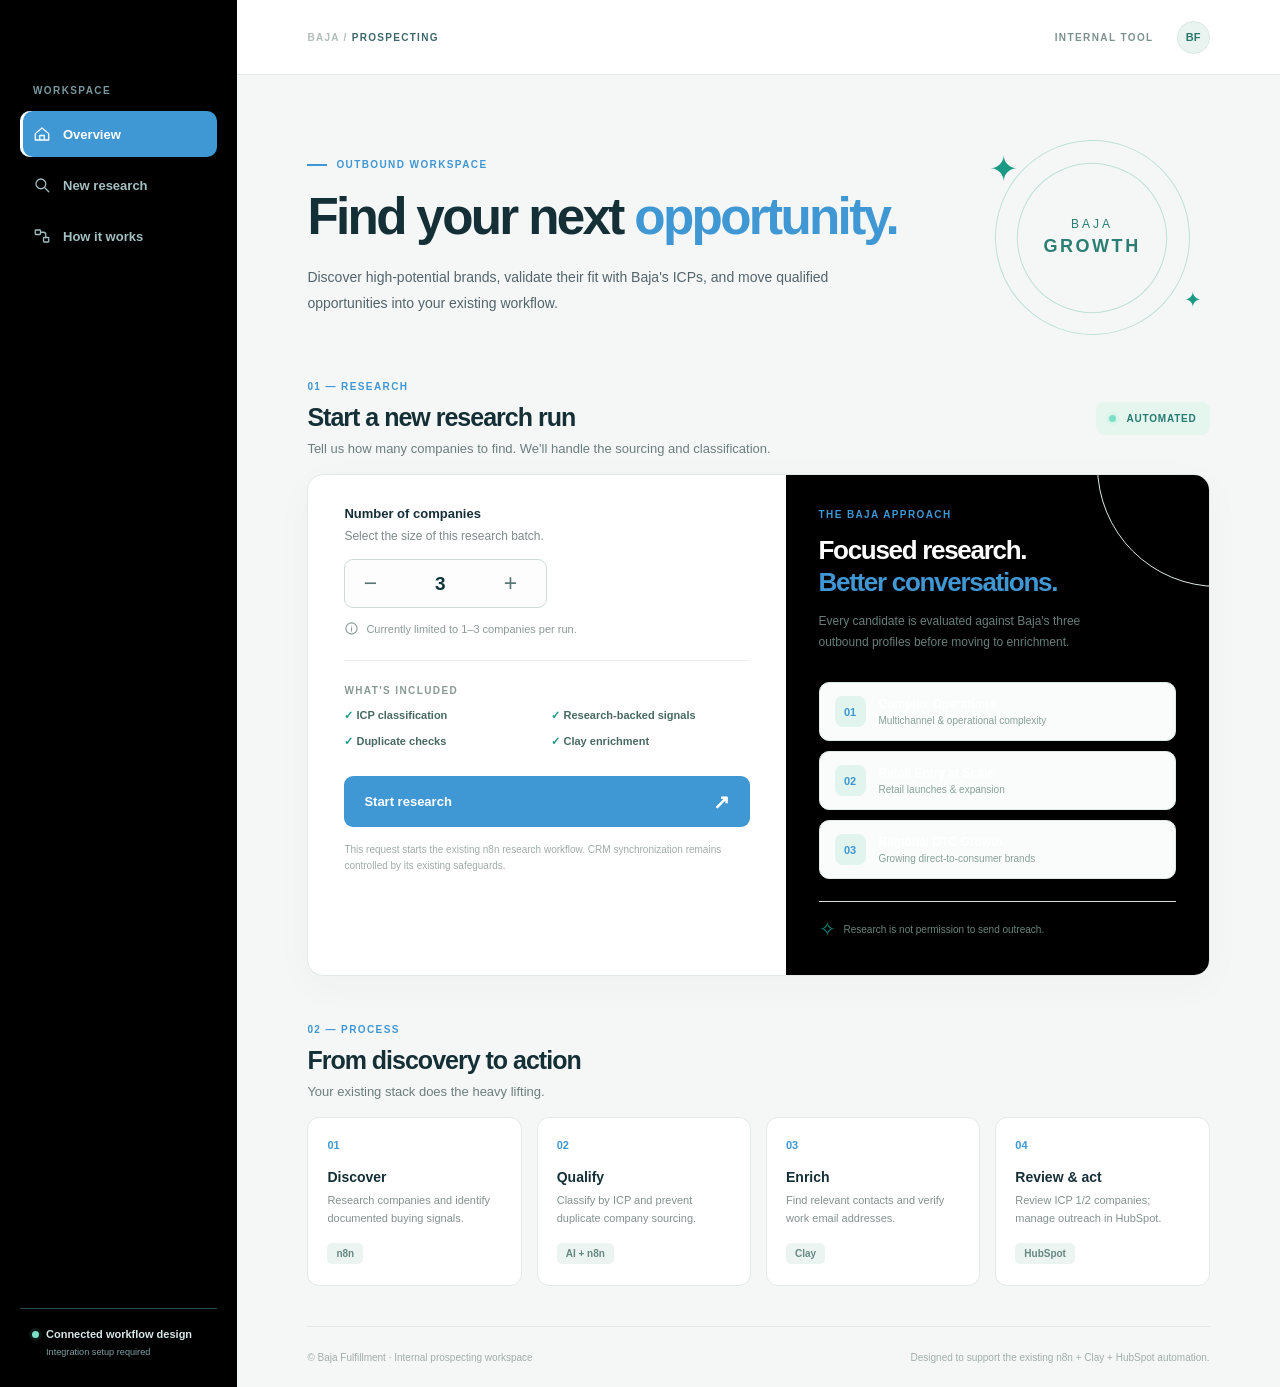
==== public/index.html @ d631db21 "structure change" ====
<!DOCTYPE html>
<html lang="en">

<head>
  <meta charset="UTF-8" />
  <meta name="viewport" content="width=device-width, initial-scale=1" />
  <meta name="color-scheme" content="light" />
  <meta name="description" content="Baja Fulfillment outbound prospecting portal" />
  <title>Prospecting Portal | Baja Fulfillment</title>
  <link rel="stylesheet" href="./styles.css" />
  <script defer src="./app.js"></script>
</head>

<body>
  <div class="shell">
    <aside class="sidebar" aria-label="Portal navigation">
      <a class="brand" href="#overview" aria-label="Baja Fulfillment portal homepage">

        <img src="https://irp.cdn-website.com/450307c2/dms3rep/multi/BajaFullfillment-Logo+White.svg" alt="">
      </a>
      <div class="sidebar-label">WORKSPACE</div>
      <nav class="nav-links" aria-label="Main navigation">
        <a class="nav-link active" href="#overview"><svg viewBox="0 0 24 24" aria-hidden="true">
            <path d="M3 11.5 12 4l9 7.5V20H3z" />
            <path d="M9 20v-6h6v6" />
          </svg> Overview</a>
        <a class="nav-link" href="#research"><svg viewBox="0 0 24 24" aria-hidden="true">
            <circle cx="10.5" cy="10.5" r="6.5" />
            <path d="m16 16 5 5" />
          </svg> New research</a>
        <a class="nav-link" href="#workflow"><svg viewBox="0 0 24 24" aria-hidden="true">
            <rect x="3" y="4" width="7" height="6" rx="1" />
            <rect x="14" y="14" width="7" height="6" rx="1" />
            <path d="M10 7h4a3 3 0 0 1 3 3v4" />
          </svg> How it works</a>
      </nav>
      <div class="sidebar-bottom"><span class="dot dot-mint"></span><span>Connected workflow
          design</span><small>Integration setup required</small></div>
    </aside>

    <main id="overview" class="main">
      <header class="topbar">
        <div class="breadcrumbs">BAJA / <span>PROSPECTING</span></div>
        <div class="topbar-right"><span class="environment-label">INTERNAL TOOL</span><span class="avatar"
            title="Baja team">BF</span></div>
      </header>

      <div class="main-body">
        <div class="intro">
          <div>
            <div class="eyebrow"><span class="eyebrow-line"></span> OUTBOUND WORKSPACE</div>
            <h1>Find your next <em>opportunity.</em></h1>
            <p>Discover high-potential brands, validate their fit with Baja's ICPs, and move qualified opportunities
              into your existing workflow.</p>
          </div>
          <div class="intro-illustration" aria-hidden="true">
            <div class="ring ring-a"></div>
            <div class="ring ring-b"></div>
            <div class="spark spark-a">✦</div>
            <div class="spark spark-b">✦</div><span>BAJA<br /><b>GROWTH</b></span>
          </div>
        </div>

        <section id="research" class="section research-section" aria-labelledby="research-heading">
          <div class="section-heading">
            <div>
              <div class="section-kicker">01 — RESEARCH</div>
              <h2 id="research-heading">Start a new research run</h2>
              <p>Tell us how many companies to find. We'll handle the sourcing and classification.</p>
            </div><span class="tag"><span class="dot dot-mint"></span> AUTOMATED</span>
          </div>
          <div class="research-grid">
            <form class="research-form" id="researchForm" novalidate>
              <label for="companyCount">Number of companies</label>
              <p class="field-hint">Select the size of this research batch.</p>
              <div class="count-picker">
                <button type="button" class="count-control" id="decrease" aria-label="Decrease company count">−</button>
                <input type="number" id="companyCount" name="company_count" min="1" max="3" step="1" value="3" required
                  inputmode="numeric" />
                <button type="button" class="count-control" id="increase" aria-label="Increase company count">+</button>
              </div>
              <p class="limit-note"><svg viewBox="0 0 24 24" aria-hidden="true">
                  <circle cx="12" cy="12" r="9" />
                  <path d="M12 11v5m0-8h.01" />
                </svg> Currently limited to 1–3 companies per run.</p>
              <div class="form-divider"></div>
              <div class="included-title">WHAT'S INCLUDED</div>
              <div class="included-list"><span>✓ ICP classification</span><span>✓ Research-backed signals</span><span>✓
                  Duplicate checks</span><span>✓ Clay enrichment</span></div>
              <button class="submit-button" type="submit" id="submitButton">Start research <span
                  aria-hidden="true">↗</span></button>
              <div class="submission-result" id="submissionResult" role="status" aria-live="polite" hidden></div>
              <p class="privacy-note">This request starts the existing n8n research workflow. CRM synchronization
                remains controlled by its existing safeguards.</p>
            </form>
            <div class="aside-panel">
              <div class="aside-eyebrow">THE BAJA APPROACH</div>
              <h3>Focused research.<br /><span>Better conversations.</span></h3>
              <p>Every candidate is evaluated against Baja's three outbound profiles before moving to enrichment.</p>
              <div class="icp-list">
                <div class="icp-item"><span class="icp-number">01</span>
                  <div><strong>Complex Operations</strong><small>Multichannel & operational complexity</small></div>
                </div>
                <div class="icp-item"><span class="icp-number">02</span>
                  <div><strong>Retail Entry at Scale</strong><small>Retail launches & expansion</small></div>
                </div>
                <div class="icp-item"><span class="icp-number">03</span>
                  <div><strong>Regional DTC Growth</strong><small>Growing direct-to-consumer brands</small></div>
                </div>
              </div>
              <div class="aside-footer"><span class="line-icon">✧</span> Research is not permission to send outreach.
              </div>
            </div>
          </div>
        </section>

        <section id="workflow" class="section journey-section" aria-labelledby="journey-heading">
          <div class="section-heading">
            <div>
              <div class="section-kicker">02 — PROCESS</div>
              <h2 id="journey-heading">From discovery to action</h2>
              <p>Your existing stack does the heavy lifting.</p>
            </div>
          </div>
          <div class="steps">
            <div class="step">
              <div class="step-num">01</div>
              <h3>Discover</h3>
              <p>Research companies and identify documented buying signals.</p><span>n8n</span>
            </div>
            <div class="step">
              <div class="step-num">02</div>
              <h3>Qualify</h3>
              <p>Classify by ICP and prevent duplicate company sourcing.</p><span>AI + n8n</span>
            </div>
            <div class="step">
              <div class="step-num">03</div>
              <h3>Enrich</h3>
              <p>Find relevant contacts and verify work email addresses.</p><span>Clay</span>
            </div>
            <div class="step">
              <div class="step-num">04</div>
              <h3>Review & act</h3>
              <p>Review ICP 1/2 companies; manage outreach in HubSpot.</p><span>HubSpot</span>
            </div>
          </div>
        </section>
        <footer>© Baja Fulfillment · Internal prospecting workspace <span>Designed to support the existing n8n + Clay +
            HubSpot automation.</span></footer>
      </div>
    </main>
  </div>
</body>

</html>
---- public/styles.css ----
:root {
    --navy: #3F97D4;
    --navy-dark: #000;
    --teal: #3F97D4;
    --mint: #fff;
    --body: #53646b;
    --bg: #f5f7f6;
    --border: #e3e9e6;
    --white: #fff;
    --heading: #152f36
}

* {
    box-sizing: border-box
}

html {
    scroll-behavior: smooth
}

body {
    margin: 0;
    font-family: Inter, ui-sans-serif, -apple-system, BlinkMacSystemFont, "Segoe UI", sans-serif;
    color: var(--heading);
    background: var(--bg)
}

button,
input {
    font: inherit
}

button {
    cursor: pointer
}

a {
    text-decoration: none;
    color: inherit
}

.shell {
    display: flex;
    min-height: 100vh
}

.sidebar {
    width: 237px;
    min-width: 237px;
    background: var(--navy-dark);
    color: #fff;
    padding: 35px 20px 28px;
    display: flex;
    flex-direction: column;
    min-height: 100vh
}

.brand {
    display: flex;
    align-items: center;
    gap: 12px;
    padding: 0 12px 50px
}

.brand-mark {
    display: grid;
    place-items: center;
    width: 42px;
    height: 42px;
    border-radius: 12px;
    background: var(--mint);
    color: #092931;
    font-weight: 900;
    font-size: 31px;
    line-height: 1;
    letter-spacing: -5px;
    padding-right: 5px
}

.mark-dot {
    color: #0d9587
}

.brand-text {
    display: flex;
    flex-direction: column;
    gap: 2px;
    letter-spacing: .18em
}

.brand-text strong {
    font-size: 17px;
    letter-spacing: .22em
}

.brand-text span {
    font-size: 8px;
    letter-spacing: .25em;
    color: #bbd0d0
}

.sidebar-label,
.included-title,
.aside-eyebrow,
.section-kicker,
.eyebrow,
.environment-label {
    font-size: 10px;
    font-weight: 800;
    letter-spacing: .14em
}

.sidebar-label {
    color: #78989e;
    padding: 0 13px 15px
}

.nav-links {
    display: grid;
    gap: 5px
}

.nav-link {
    display: flex;
    align-items: center;
    gap: 12px;
    padding: 14px 13px;
    color: #a3bfc1;
    font-weight: 600;
    font-size: 13px;
    border-radius: 10px;
    transition: .2s
}

.nav-link svg,
.limit-note svg {
    width: 18px;
    height: 18px;
    fill: none;
    stroke: currentColor;
    stroke-width: 1.7;
    stroke-linecap: round;
    stroke-linejoin: round
}

.nav-link:hover,
.nav-link.active {
    background: #3F97D4;
    color: #fff
}

.nav-link.active {
    box-shadow: inset 3px 0 0 var(--mint)
}

.sidebar-bottom {
    margin-top: auto;
    padding: 19px 12px 2px;
    border-top: 1px solid #284750;
    color: #d7e6e6;
    font-size: 11px;
    font-weight: 600
}

.sidebar-bottom small {
    display: block;
    color: #7f9fa4;
    font-weight: 400;
    margin: 7px 0 0 14px
}

.dot {
    display: inline-block;
    height: 7px;
    width: 7px;
    border-radius: 50%;
    margin-right: 7px
}

.dot-mint {
    background: #7be0c6;
    box-shadow: 0 0 0 3px #76dfc01c
}

.main {
    min-width: 0;
    flex: 1
}

.topbar {
    height: 75px;
    border-bottom: 1px solid var(--border);
    background: #fff;
    display: flex;
    align-items: center;
    justify-content: space-between;
    padding: 0 clamp(26px, 5.5vw, 83px)
}

.breadcrumbs {
    font-size: 10px;
    font-weight: 800;
    letter-spacing: .13em;
    color: #b1bdba
}

.breadcrumbs span {
    color: #3e676b
}

.topbar-right {
    display: flex;
    align-items: center;
    gap: 23px
}

.environment-label {
    color: #7d918f
}

.avatar {
    display: grid;
    place-items: center;
    background: #e9f4f0;
    border: 1px solid #d7e8e2;
    color: #2d766b;
    border-radius: 50%;
    width: 33px;
    height: 33px;
    font-size: 11px;
    font-weight: 800
}

.main-body {
    max-width: 1280px;
    margin: 0 auto;
    padding: 45px clamp(26px, 5.5vw, 83px) 22px
}

.intro {
    min-height: 235px;
    display: flex;
    align-items: center;
    justify-content: space-between;
    gap: 20px;
    position: relative
}

.intro>div:first-child {
    position: relative;
    z-index: 1
}

.eyebrow {
    color: var(--teal);
    margin-bottom: 18px;
    display: flex;
    align-items: center;
    gap: 9px
}

.eyebrow-line {
    height: 2px;
    width: 20px;
    background: var(--teal)
}

h1 {
    margin: 0;
    font-size: clamp(33px, 4vw, 54px);
    line-height: 1.12;
    letter-spacing: -.052em;
    font-weight: 750
}

h1 em {
    color: var(--teal);
    font-style: normal
}

.intro p {
    max-width: 560px;
    font-size: 14px;
    line-height: 1.8;
    color: var(--body);
    margin: 20px 0 0
}

.intro-illustration {
    position: relative;
    align-self: stretch;
    width: 235px;
    flex: none;
    overflow: hidden;
    display: grid;
    place-items: center
}

.ring {
    position: absolute;
    border: 1px solid #bfe0d9;
    border-radius: 50%;
    transform: rotate(-25deg)
}

.ring-a {
    width: 195px;
    height: 195px
}

.ring-b {
    width: 150px;
    height: 150px
}

.intro-illustration>span {
    position: relative;
    text-align: center;
    line-height: 1.5;
    color: #2b7e73;
    letter-spacing: .25em;
    font-size: 12px
}

.intro-illustration b {
    font-size: 18px;
    letter-spacing: .14em
}

.spark {
    color: #1a9a85;
    position: absolute
}

.spark-a {
    font-size: 35px;
    top: 29px;
    left: 14px
}

.spark-b {
    font-size: 21px;
    bottom: 43px;
    right: 8px
}

.section {
    margin: 26px 0 0
}

.section-heading {
    display: flex;
    align-items: center;
    justify-content: space-between;
    gap: 10px;
    margin-bottom: 18px
}

.section-kicker {
    color: #3F97D4;
    margin-bottom: 10px
}

.section-heading h2 {
    margin: 0;
    font-size: 25px;
    letter-spacing: -.04em;
    line-height: 1.2
}

.section-heading p {
    font-size: 13px;
    color: #6c7d7d;
    margin: 9px 0 0
}

.tag {
    white-space: nowrap;
    color: #257b71;
    font-size: 10px;
    font-weight: 800;
    letter-spacing: .08em;
    background: #e5f6ef;
    padding: 11px 13px;
    border-radius: 8px
}

.research-grid {
    display: grid;
    grid-template-columns: 1.06fr .94fr;
    border: 1px solid var(--border);
    border-radius: 16px;
    overflow: hidden;
    background: #fff;
    box-shadow: 0 10px 38px #12352b08
}

.research-form {
    padding: 31px 36px 27px
}

.research-form label {
    display: block;
    font-size: 13px;
    font-weight: 750
}

.field-hint {
    font-size: 12px;
    color: #7d8b8a;
    margin: 8px 0 16px
}

.count-picker {
    display: flex;
    align-items: center;
    width: 203px;
    height: 49px;
    border: 1px solid #cfdbd7;
    border-radius: 9px;
    overflow: hidden;
    background: #fcfdfc
}

.count-control {
    border: 0;
    background: transparent;
    width: 50px;
    height: 100%;
    font-size: 23px;
    color: #577774
}

.count-control:hover {
    background: #e9f6f1
}

.count-picker input {
    width: 90px;
    max-width: 90px;
    text-align: center;
    border: 0;
    background: transparent;
    font-size: 19px;
    font-weight: 750;
    outline: none;
    color: #10363c;
    appearance: textfield;
    -moz-appearance: textfield
}

.count-picker input::-webkit-inner-spin-button,
.count-picker input::-webkit-outer-spin-button {
    -webkit-appearance: none;
    margin: 0
}

.limit-note {
    display: flex;
    align-items: center;
    gap: 7px;
    color: #8b9997;
    font-size: 11px;
    margin-top: 13px
}

.limit-note svg {
    width: 15px;
    height: 15px
}

.form-divider {
    height: 1px;
    background: #edf1ee;
    margin: 24px 0
}

.included-title {
    color: #889993;
    margin-bottom: 13px
}

.included-list {
    display: grid;
    grid-template-columns: 1fr 1fr;
    gap: 13px 9px;
    font-size: 11px;
    font-weight: 650;
    color: #476962
}

.included-list span:first-letter {
    color: #139686
}

.submit-button {
    width: 100%;
    min-height: 51px;
    border: 0;
    border-radius: 9px;
    color: #fff;
    background: var(--navy);
    margin-top: 28px;
    padding: 0 20px;
    font-size: 13px;
    font-weight: 750;
    display: flex;
    align-items: center;
    justify-content: space-between;
    transition: .2s
}

.submit-button:hover {
    background: #135262
}

.submit-button:disabled {
    opacity: .6;
    cursor: wait
}

.submit-button span {
    font-size: 20px
}

.privacy-note {
    font-size: 10px;
    line-height: 1.6;
    color: #a0aca8;
    margin: 15px 0 0
}

.submission-result {
    font-size: 12px;
    margin-top: 13px;
    border-radius: 8px;
    padding: 12px 14px;
    line-height: 1.55
}

.submission-result.success {
    background: #e9f8ee;
    color: #256d43
}

.submission-result.error {
    background: #fff0ec;
    color: #99462f
}

.aside-panel {
    background: #000;
    padding: 34px 33px;
    position: relative;
    color: white;
    overflow: hidden
}

.aside-panel:after {
    content: "";
    position: absolute;
    width: 240px;
    height: 240px;
    border: 1px solid #d8e8e0;
    border-radius: 50%;
    right: -130px;
    top: -130px
}

.aside-eyebrow {
    color: #3F97D4
}

.aside-panel h3 {
    font-size: 26px;
    letter-spacing: -.05em;
    line-height: 1.22;
    margin: 15px 0 13px
}

.aside-panel h3 span {
    color: var(--teal)
}

.aside-panel>p {
    font-size: 12px;
    line-height: 1.7;
    color: #677e7a;
    max-width: 290px
}

.icp-list {
    margin-top: 30px;
    display: grid;
    gap: 10px
}

.icp-item {
    display: flex;
    align-items: center;
    gap: 13px;
    border: 1px solid #dceae4;
    background: #f9fcfa;
    border-radius: 10px;
    padding: 13px 15px
}

.icp-number {
    display: grid;
    place-items: center;
    width: 31px;
    height: 31px;
    background: #e1f4ed;
    color: #3F97D4;
    font-size: 11px;
    font-weight: 900;
    border-radius: 8px
}

.icp-item strong {
    display: block;
    font-size: 12px
}

.icp-item small {
    display: block;
    font-size: 10px;
    color: #88a099;
    margin-top: 4px
}

.aside-footer {
    margin-top: 22px;
    padding-top: 15px;
    border-top: 1px solid #d4e5de;
    color: #68867d;
    font-size: 10px;
    display: flex;
    gap: 8px;
    align-items: center
}

.line-icon {
    font-size: 20px;
    color: #0d867a
}

.journey-section {
    margin-top: 48px
}

.steps {
    display: grid;
    grid-template-columns: repeat(4, 1fr);
    gap: 15px
}

.step {
    border: 1px solid var(--border);
    border-radius: 12px;
    background: #fff;
    padding: 21px 19px;
    min-height: 169px
}

.step-num {
    font-weight: 800;
    color: #3F97D4;
    font-size: 11px
}

.step h3 {
    font-size: 14px;
    margin: 18px 0 6px
}

.step p {
    font-size: 11px;
    line-height: 1.65;
    color: #83918f;
    margin: 0 0 15px
}

.step span {
    font-size: 10px;
    color: #668782;
    background: #ebf4f1;
    padding: 5px 9px;
    border-radius: 5px;
    font-weight: 750
}

footer {
    display: flex;
    justify-content: space-between;
    gap: 15px;
    color: #a1aeaa;
    border-top: 1px solid var(--border);
    padding-top: 23px;
    margin-top: 40px;
    font-size: 10px;
    line-height: 1.5
}

@media(max-width:1050px) {
    .sidebar {
        width: 205px;
        min-width: 205px
    }

    .research-grid {
        grid-template-columns: 1fr 1fr
    }

    .research-form,
    .aside-panel {
        padding: 27px 25px
    }

    .intro-illustration {
        width: 165px
    }

    .steps {
        gap: 9px
    }

    .step {
        padding: 17px 12px
    }
}

@media(max-width:760px) {
    .sidebar {
        display: none
    }

    .main-body {
        padding: 32px 18px
    }

    .topbar {
        padding: 0 18px;
        height: 60px
    }

    .intro {
        min-height: auto;
        margin-bottom: 40px
    }

    .intro-illustration {
        display: none
    }

    .intro p {
        font-size: 13px
    }

    .research-grid {
        grid-template-columns: 1fr
    }

    .research-form,
    .aside-panel {
        padding: 27px 24px
    }

    .section-heading {
        align-items: flex-start
    }

    .tag {
        font-size: 8px
    }

    .steps {
        grid-template-columns: repeat(2, 1fr)
    }

    footer {
        display: block
    }

    footer span {
        display: block;
        margin-top: 5px
    }
}

@media(max-width:420px) {
    .included-list {
        grid-template-columns: 1fr
    }

    .steps {
        grid-template-columns: 1fr
    }

    .topbar .environment-label {
        display: none
    }
}
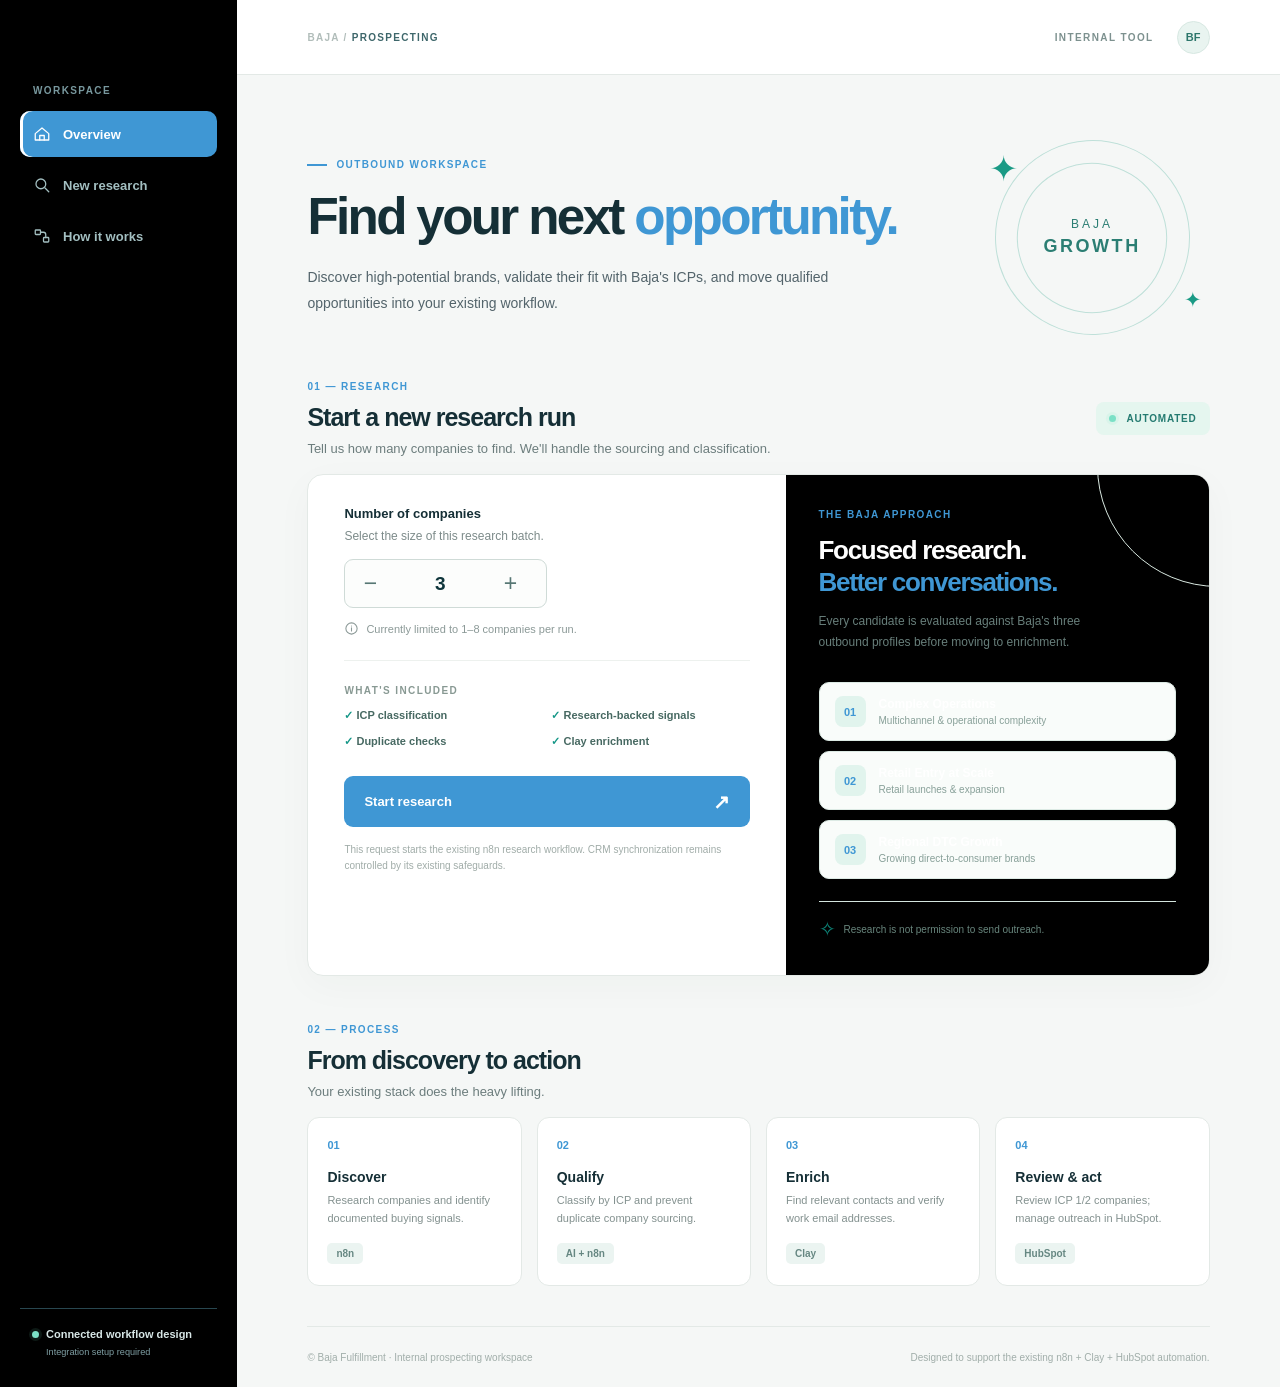
==== commit 1601b041: "worker" ====
--- a/public/index.html
+++ b/public/index.html
@@ -82,7 +82,7 @@
               <p class="limit-note"><svg viewBox="0 0 24 24" aria-hidden="true">
                   <circle cx="12" cy="12" r="9" />
                   <path d="M12 11v5m0-8h.01" />
-                </svg> Currently limited to 1–3 companies per run.</p>
+                </svg> Currently limited to 1–8 companies per run.</p>
               <div class="form-divider"></div>
               <div class="included-title">WHAT'S INCLUDED</div>
               <div class="included-list"><span>✓ ICP classification</span><span>✓ Research-backed signals</span><span>✓
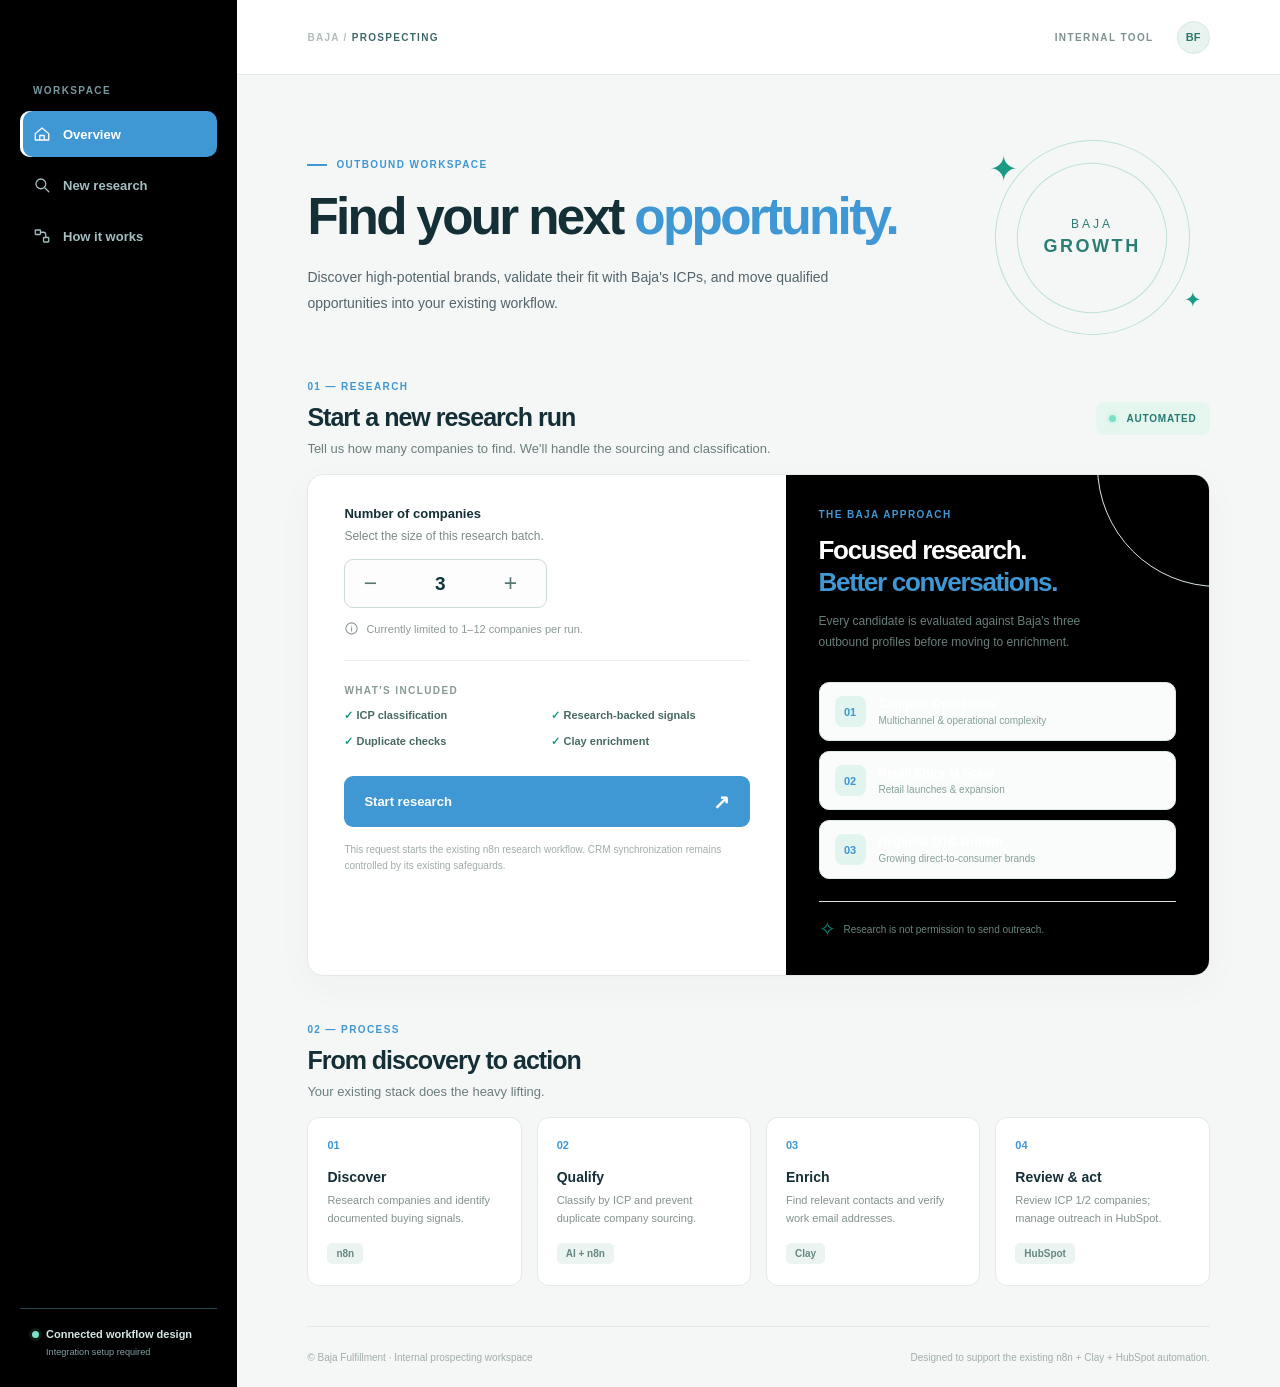
==== commit c35abcfc: "12 companies" ====
--- a/public/index.html
+++ b/public/index.html
@@ -75,14 +75,14 @@
               <p class="field-hint">Select the size of this research batch.</p>
               <div class="count-picker">
                 <button type="button" class="count-control" id="decrease" aria-label="Decrease company count">−</button>
-                <input type="number" id="companyCount" name="company_count" min="1" max="3" step="1" value="3" required
+                <input type="number" id="companyCount" name="company_count" min="1" max="12" step="1" value="3" required
                   inputmode="numeric" />
                 <button type="button" class="count-control" id="increase" aria-label="Increase company count">+</button>
               </div>
               <p class="limit-note"><svg viewBox="0 0 24 24" aria-hidden="true">
                   <circle cx="12" cy="12" r="9" />
                   <path d="M12 11v5m0-8h.01" />
-                </svg> Currently limited to 1–8 companies per run.</p>
+                </svg> Currently limited to 1–12 companies per run.</p>
               <div class="form-divider"></div>
               <div class="included-title">WHAT'S INCLUDED</div>
               <div class="included-list"><span>✓ ICP classification</span><span>✓ Research-backed signals</span><span>✓
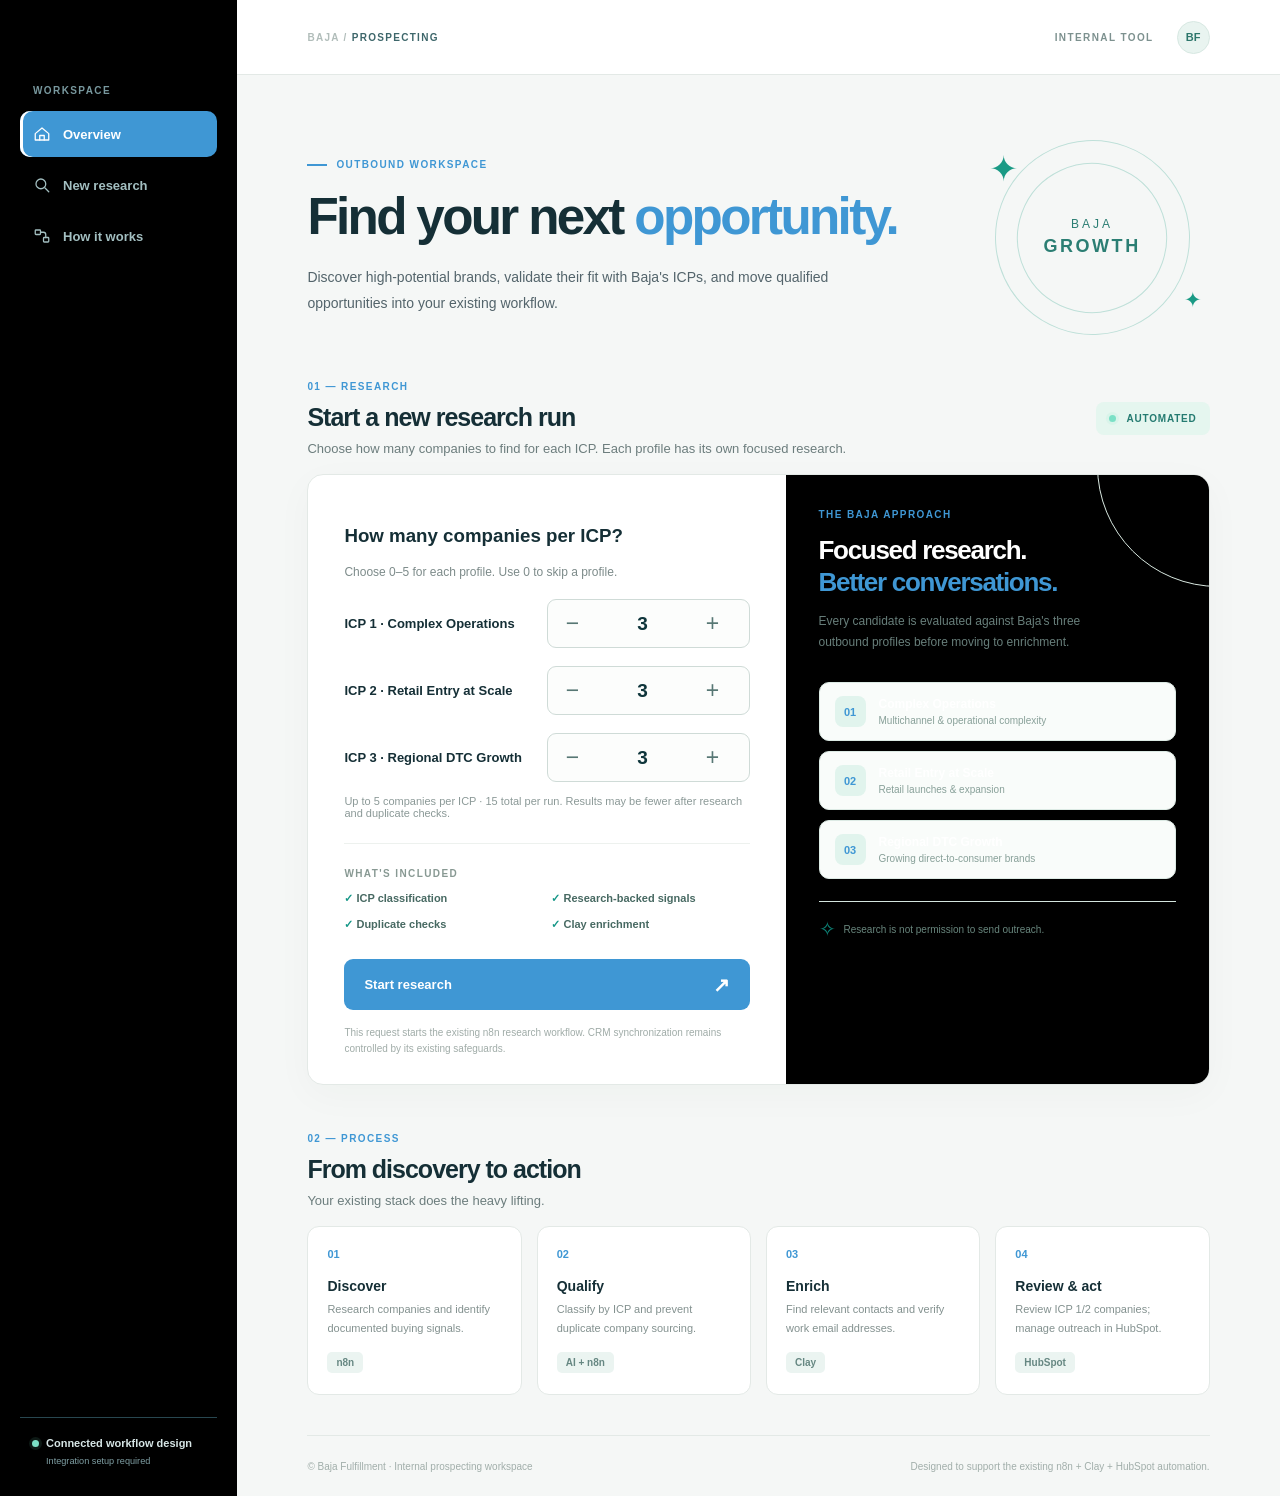
==== commit 569cad59: "3 different icps" ====
--- a/public/index.html
+++ b/public/index.html
@@ -66,23 +66,40 @@
             <div>
               <div class="section-kicker">01 — RESEARCH</div>
               <h2 id="research-heading">Start a new research run</h2>
-              <p>Tell us how many companies to find. We'll handle the sourcing and classification.</p>
+              <p>Choose how many companies to find for each ICP. Each profile has its own focused research.</p>
             </div><span class="tag"><span class="dot dot-mint"></span> AUTOMATED</span>
           </div>
           <div class="research-grid">
             <form class="research-form" id="researchForm" novalidate>
-              <label for="companyCount">Number of companies</label>
-              <p class="field-hint">Select the size of this research batch.</p>
-              <div class="count-picker">
-                <button type="button" class="count-control" id="decrease" aria-label="Decrease company count">−</button>
-                <input type="number" id="companyCount" name="company_count" min="1" max="12" step="1" value="3" required
-                  inputmode="numeric" />
-                <button type="button" class="count-control" id="increase" aria-label="Increase company count">+</button>
+              <h3>How many companies per ICP?</h3>
+              <p class="field-hint" id="countHelp">Choose 0–5 for each profile. Use 0 to skip a profile.</p>
+              <div class="icp-counts">
+                <div class="icp-count-field">
+                  <label for="icp1Count">ICP 1 · Complex Operations</label>
+                  <div class="count-picker">
+                    <button type="button" class="count-control" id="decrease1" aria-label="Decrease ICP 1 company count">−</button>
+                    <input type="number" id="icp1Count" name="icp1_count" min="0" max="5" step="1" value="3" required inputmode="numeric" aria-describedby="countHelp" />
+                    <button type="button" class="count-control" id="increase1" aria-label="Increase ICP 1 company count">+</button>
+                  </div>
+                </div>
+                <div class="icp-count-field">
+                  <label for="icp2Count">ICP 2 · Retail Entry at Scale</label>
+                  <div class="count-picker">
+                    <button type="button" class="count-control" id="decrease2" aria-label="Decrease ICP 2 company count">−</button>
+                    <input type="number" id="icp2Count" name="icp2_count" min="0" max="5" step="1" value="3" required inputmode="numeric" aria-describedby="countHelp" />
+                    <button type="button" class="count-control" id="increase2" aria-label="Increase ICP 2 company count">+</button>
+                  </div>
+                </div>
+                <div class="icp-count-field">
+                  <label for="icp3Count">ICP 3 · Regional DTC Growth</label>
+                  <div class="count-picker">
+                    <button type="button" class="count-control" id="decrease3" aria-label="Decrease ICP 3 company count">−</button>
+                    <input type="number" id="icp3Count" name="icp3_count" min="0" max="5" step="1" value="3" required inputmode="numeric" aria-describedby="countHelp" />
+                    <button type="button" class="count-control" id="increase3" aria-label="Increase ICP 3 company count">+</button>
+                  </div>
+                </div>
               </div>
-              <p class="limit-note"><svg viewBox="0 0 24 24" aria-hidden="true">
-                  <circle cx="12" cy="12" r="9" />
-                  <path d="M12 11v5m0-8h.01" />
-                </svg> Currently limited to 1–12 companies per run.</p>
+              <p class="limit-note">Up to 5 companies per ICP · 15 total per run. Results may be fewer after research and duplicate checks.</p>
               <div class="form-divider"></div>
               <div class="included-title">WHAT'S INCLUDED</div>
               <div class="included-list"><span>✓ ICP classification</span><span>✓ Research-backed signals</span><span>✓
--- a/public/styles.css
+++ b/public/styles.css
@@ -801,3 +801,8 @@
         display: none
     }
 }
+
+.icp-counts { display: grid; gap: 18px; margin-top: 20px; }
+.icp-count-field { display: flex; align-items: center; justify-content: space-between; gap: 16px; flex-wrap: wrap; }
+.icp-count-field label { flex: 1; min-width: 170px; }
+.count-control:focus-visible, .count-picker input:focus-visible { outline: 2px solid #399bd8; outline-offset: -3px; }
